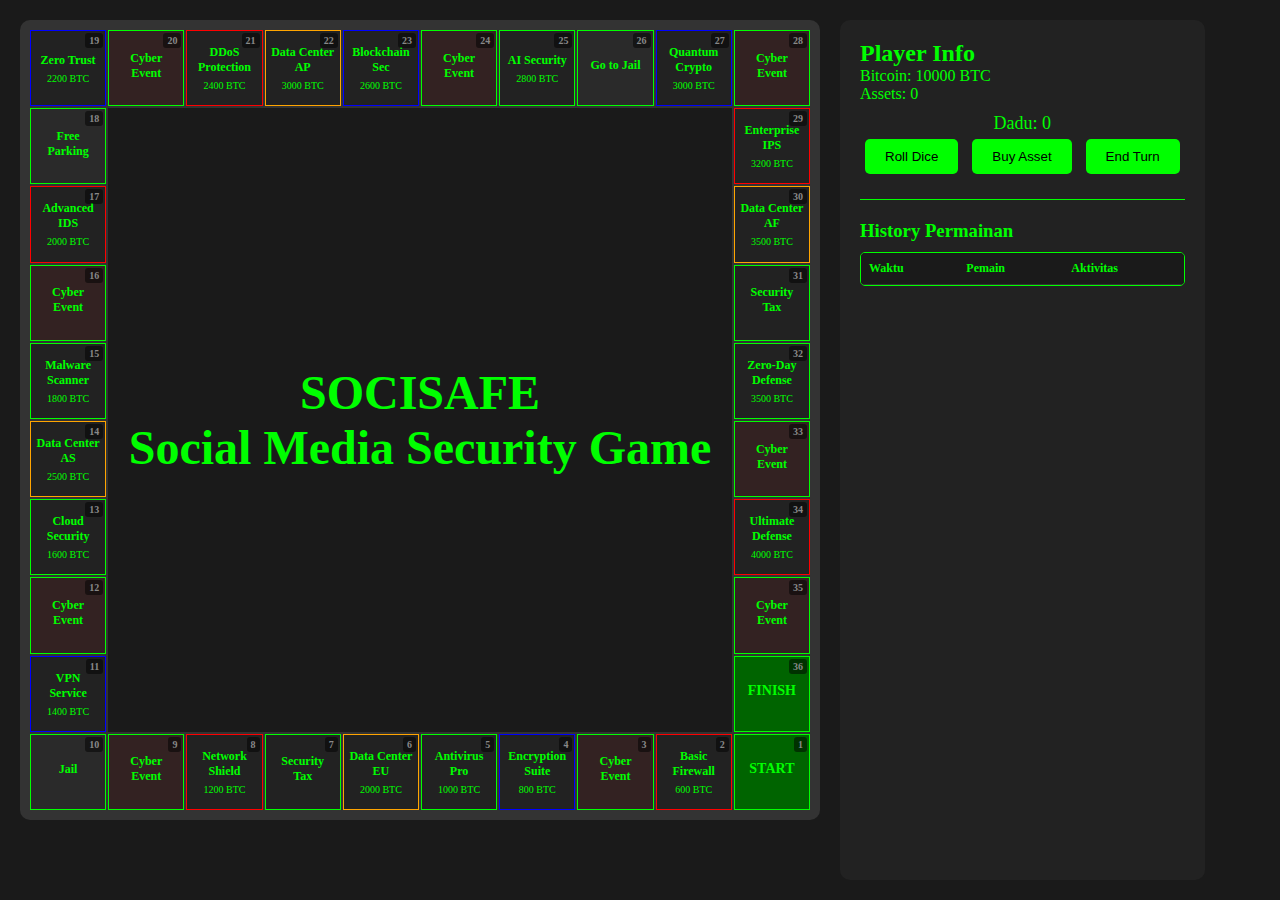
==== game/index.html @ 99254f85 "first" ====
<!DOCTYPE html>
<html lang="en">
<head>
    <meta charset="UTF-8">
    <meta name="viewport" content="width=device-width, initial-scale=1.0">
    <title>SociSafe</title>
    <link rel="stylesheet" href="css/styles.css">
</head>
<body>
    <div class="game-container">
        <div class="board">
            <!-- Papan permainan akan di-generate menggunakan JavaScript -->
        </div>
        <div class="player-info">
            <div id="current-player">
                <h2>Player Info</h2>
                <p>Bitcoin: <span id="player-money">10000</span> BTC</p>
                <p>Assets: <span id="player-assets">0</span></p>
                <p id="dice-result">Dadu: 0</p>
            </div>
            <div id="actions">
                <button id="roll-dice">Roll Dice</button>
                <button id="buy-asset">Buy Asset</button>
                <button id="end-turn">End Turn</button>
            </div>
            <div class="game-history">
                <h3>History Permainan</h3>
                <div class="history-table">
                    <table>
                        <thead>
                            <tr>
                                <th>Waktu</th>
                                <th>Pemain</th>
                                <th>Aktivitas</th>
                            </tr>
                        </thead>
                        <tbody id="history-content">
                            <!-- History akan ditambahkan di sini -->
                        </tbody>
                    </table>
                </div>
            </div>
        </div>
    </div>
    <script type="module" src="js/core/game.js"></script>
</body>
</html>
---- game/css/styles.css ----
* {
    margin: 0;
    padding: 0;
    box-sizing: border-box;
}

.game-container {
    display: flex;
    padding: 20px;
    background: #1a1a1a;
    color: #00ff00;
    min-height: 100vh;
}

.board {
    display: grid;
    grid-template-columns: repeat(10, 1fr);
    grid-template-rows: repeat(10, 1fr);
    gap: 2px;
    background: #333;
    padding: 10px;
    border-radius: 10px;
    width: 800px;
    height: 800px;
}

.tile {
    background: #222;
    border: 1px solid #00ff00;
    padding: 5px;
    font-size: 12px;
    display: flex;
    flex-direction: column;
    justify-content: center;
    align-items: center;
    text-align: center;
    position: relative;
}

/* Styling untuk tile berdasarkan tipe */
.tile.firewall { border-color: #ff0000; }
.tile.encryption { border-color: #0000ff; }
.tile.datacenter { border-color: #ffa500; }
.tile.antivirus { border-color: #00ff00; }
.tile.special { background: #2a2a2a; }
.tile.event { background: #332222; }

/* Styling khusus untuk START dan FINISH */
.tile[data-name="START"],
.tile[data-name="FINISH"] {
    background: #006400;
    border-color: #00ff00;
    font-weight: bold;
    font-size: 14px;
}

.tile-name {
    font-weight: bold;
    margin-bottom: 5px;
}

.tile-price {
    font-size: 10px;
    color: #00ff00;
}

/* Styling untuk center board */
.center-board {
    grid-column: 2 / 10;
    grid-row: 2 / 10;
    background: #1a1a1a;
    display: flex;
    justify-content: center;
    align-items: center;
    font-size: 24px;
    color: #00ff00;
    text-align: center;
}

.player-info {
    margin-left: 20px;
    padding: 20px;
    background: #222;
    border-radius: 10px;
    min-width: 300px;
}

button {
    background: #00ff00;
    color: #000;
    border: none;
    padding: 10px 20px;
    margin: 5px;
    border-radius: 5px;
    cursor: pointer;
}

button:hover {
    background: #00cc00;
}

/* Menambahkan style untuk nomor tile */
.tile-number {
    position: absolute;
    top: 2px;
    right: 2px;
    font-size: 10px;
    color: #888;
    background: rgba(0, 0, 0, 0.5);
    padding: 2px 4px;
    border-radius: 3px;
    font-weight: bold;
}

/* Style untuk player token */
.player-token {
    position: absolute;
    width: 20px;
    height: 20px;
    border-radius: 50%;
    z-index: 10;
    border: 2px solid #fff;
    box-shadow: 0 0 5px rgba(0,0,0,0.5);
}

/* Style untuk hasil dadu */
#dice-result {
    margin-top: 10px;
    font-size: 18px;
    color: #00ff00;
    text-align: center;
}

/* Tambahkan styles untuk mission card */
.mission-card {
    background: #1e1e1e;
    border: 2px solid #00ff00;
    border-radius: 10px;
    padding: 20px;
    width: 100%;
    height: 100%;
    display: flex;
    flex-direction: column;
    gap: 20px;
}

.mission-card h2 {
    color: #00ff00;
    text-align: center;
    margin-bottom: 15px;
}

.mission-content {
    display: flex;
    flex-direction: column;
    gap: 15px;
}

.mission-content ul {
    list-style-type: none;
    padding: 0;
}

.mission-content ul li {
    color: #00ff00;
    margin: 5px 0;
    padding-left: 20px;
    position: relative;
}

.mission-content ul li:before {
    content: "→";
    position: absolute;
    left: 0;
}

.password-input {
    display: flex;
    flex-direction: column;
    gap: 10px;
}

.password-input input {
    padding: 10px;
    background: #2a2a2a;
    border: 1px solid #00ff00;
    color: #00ff00;
    border-radius: 5px;
}

#password-feedback {
    color: #00ff00;
    margin-top: 10px;
    line-height: 1.5;
}

/* Tambahkan style untuk tombol disabled */
button:disabled {
    background: #666;
    cursor: not-allowed;
    opacity: 0.7;
}

/* Style untuk game history */
.game-history {
    margin-top: 20px;
    padding-top: 20px;
    border-top: 1px solid #00ff00;
}

.game-history h3 {
    color: #00ff00;
    margin-bottom: 10px;
}

.history-table {
    max-height: 200px;
    overflow-y: auto;
    border: 1px solid #00ff00;
    border-radius: 5px;
}

.history-table table {
    width: 100%;
    border-collapse: collapse;
}

.history-table th,
.history-table td {
    padding: 8px;
    text-align: left;
    border-bottom: 1px solid #333;
    font-size: 12px;
}

.history-table th {
    background: #1a1a1a;
    color: #00ff00;
    position: sticky;
    top: 0;
}

.history-table tr:hover {
    background: #1a1a1a;
}

/* Style untuk scrollbar di history table */
.history-table::-webkit-scrollbar {
    width: 8px;
}

.history-table::-webkit-scrollbar-track {
    background: #1a1a1a;
}

.history-table::-webkit-scrollbar-thumb {
    background: #00ff00;
    border-radius: 4px;
}

/* Style untuk finish card */
.finish-card {
    background: #006400 !important;
    border: 3px solid #00ff00 !important;
    text-align: center;
}

.finish-card h2 {
    font-size: 32px;
    margin-bottom: 20px;
    text-shadow: 0 0 10px #00ff00;
}

.finish-message {
    font-size: 20px;
    color: #00ff00;
    margin: 20px 0;
}

.finish-stats {
    background: rgba(0, 0, 0, 0.3);
    padding: 20px;
    border-radius: 10px;
    margin: 20px 0;
}

.finish-stats h3 {
    color: #00ff00;
    margin-bottom: 10px;
}

.finish-stats ul {
    list-style: none;
    padding: 0;
}

.finish-stats li {
    color: #00ff00;
    margin: 10px 0;
    font-size: 16px;
}

.finish-button {
    background: #00ff00;
    color: #000;
    padding: 15px 30px;
    font-size: 18px;
    border: none;
    border-radius: 5px;
    cursor: pointer;
    margin-top: 20px;
    transition: all 0.3s ease;
}

.finish-button:hover {
    background: #00cc00;
    transform: scale(1.05);
}

/* Style untuk preview card */
.preview-container {
    position: fixed;
    z-index: 1000;
    pointer-events: none;
}

.preview-card {
    background: rgba(0, 100, 0, 0.95);
    border: 2px solid #00ff00;
    border-radius: 10px;
    padding: 15px;
    width: 300px;
    box-shadow: 0 0 20px rgba(0, 255, 0, 0.2);
    animation: fadeIn 0.3s ease-in-out;
}

.preview-content h3 {
    color: #00ff00;
    margin-bottom: 10px;
    font-size: 18px;
}

.preview-content p {
    color: #fff;
    margin-bottom: 10px;
    font-size: 14px;
}

.preview-details {
    background: rgba(0, 0, 0, 0.3);
    padding: 10px;
    border-radius: 5px;
}

.preview-details ul {
    list-style: none;
    padding-left: 15px;
    margin-top: 5px;
}

.preview-details li {
    color: #00ff00;
    font-size: 12px;
    margin: 5px 0;
}

@keyframes fadeIn {
    from {
        opacity: 0;
        transform: translateY(10px);
    }
    to {
        opacity: 1;
        transform: translateY(0);
    }
}
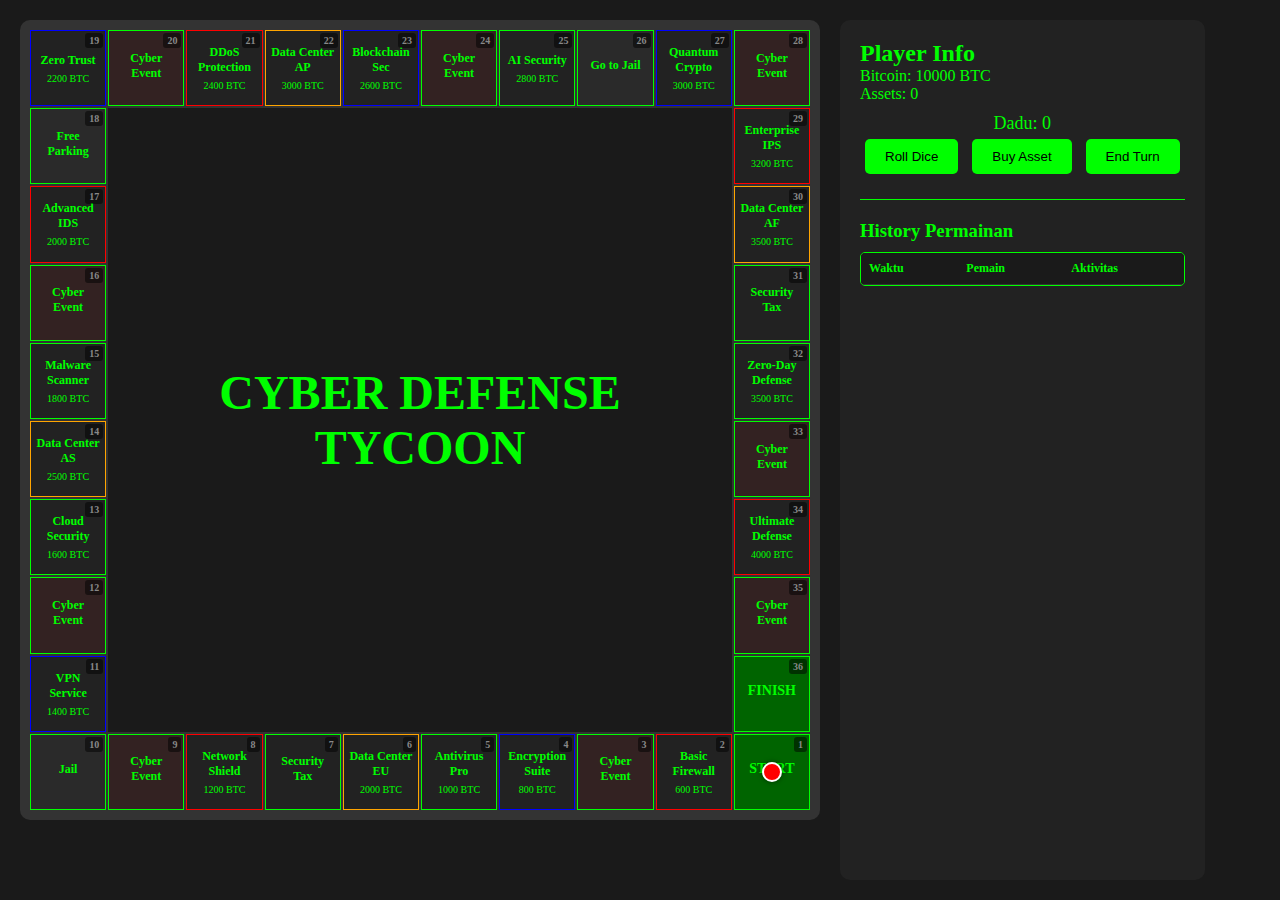
==== commit 53866945: "second" ====
--- a/game/index.html
+++ b/game/index.html
@@ -3,8 +3,8 @@
 <head>
     <meta charset="UTF-8">
     <meta name="viewport" content="width=device-width, initial-scale=1.0">
-    <title>SociSafe</title>
-    <link rel="stylesheet" href="css/styles.css">
+    <title>Cyber Defense Tycoon</title>
+    <link rel="stylesheet" href="styles.css">
 </head>
 <body>
     <div class="game-container">
@@ -42,6 +42,9 @@
             </div>
         </div>
     </div>
-    <script type="module" src="js/core/game.js"></script>
+    <script src="game.js"></script>
+    <script src="tiga.js"></script>
+    <script src="finish.js"></script>
+    <script src="sembilan.js"></script>
 </body>
-</html> +</html>--- a/game/styles.css
+++ b/game/styles.css
@@ -0,0 +1,374 @@
+* {
+    margin: 0;
+    padding: 0;
+    box-sizing: border-box;
+}
+
+.game-container {
+    display: flex;
+    padding: 20px;
+    background: #1a1a1a;
+    color: #00ff00;
+    min-height: 100vh;
+}
+
+.board {
+    display: grid;
+    grid-template-columns: repeat(10, 1fr);
+    grid-template-rows: repeat(10, 1fr);
+    gap: 2px;
+    background: #333;
+    padding: 10px;
+    border-radius: 10px;
+    width: 800px;
+    height: 800px;
+}
+
+.tile {
+    background: #222;
+    border: 1px solid #00ff00;
+    padding: 5px;
+    font-size: 12px;
+    display: flex;
+    flex-direction: column;
+    justify-content: center;
+    align-items: center;
+    text-align: center;
+    position: relative;
+}
+
+.tile.firewall { border-color: #ff0000; }
+.tile.encryption { border-color: #0000ff; }
+.tile.datacenter { border-color: #ffa500; }
+.tile.antivirus { border-color: #00ff00; }
+.tile.special { background: #2a2a2a; }
+.tile.event { background: #332222; }
+
+.tile-name {
+    font-weight: bold;
+    margin-bottom: 5px;
+}
+
+.tile-price {
+    font-size: 10px;
+    color: #00ff00;
+}
+
+.center-board {
+    grid-column: 2 / 10;
+    grid-row: 2 / 10;
+    background: #1a1a1a;
+    display: flex;
+    justify-content: center;
+    align-items: center;
+    font-size: 24px;
+    color: #00ff00;
+    text-align: center;
+}
+
+.player-info {
+    margin-left: 20px;
+    padding: 20px;
+    background: #222;
+    border-radius: 10px;
+    min-width: 300px;
+}
+
+button {
+    background: #00ff00;
+    color: #000;
+    border: none;
+    padding: 10px 20px;
+    margin: 5px;
+    border-radius: 5px;
+    cursor: pointer;
+}
+
+button:hover {
+    background: #00cc00;
+}
+
+/* Styling khusus untuk START dan FINISH */
+.tile[data-name="START"],
+.tile[data-name="FINISH"] {
+    background: #006400;
+    border-color: #00ff00;
+    font-weight: bold;
+    font-size: 14px;
+}
+
+/* Menambahkan style untuk nomor tile */
+.tile-number {
+    position: absolute;
+    top: 2px;
+    right: 2px;
+    font-size: 10px;
+    color: #888;
+    background: rgba(0, 0, 0, 0.5);
+    padding: 2px 4px;
+    border-radius: 3px;
+    font-weight: bold;
+}
+
+/* Style untuk player token */
+.player-token {
+    position: absolute;
+    width: 20px;
+    height: 20px;
+    border-radius: 50%;
+    z-index: 10;
+    border: 2px solid #fff;
+    box-shadow: 0 0 5px rgba(0,0,0,0.5);
+}
+
+/* Style untuk hasil dadu */
+#dice-result {
+    margin-top: 10px;
+    font-size: 18px;
+    color: #00ff00;
+    text-align: center;
+}
+
+/* Tambahkan styles untuk mission card */
+.mission-card {
+    background: #1e1e1e;
+    border: 2px solid #00ff00;
+    border-radius: 10px;
+    padding: 20px;
+    width: 100%;
+    height: 100%;
+    display: flex;
+    flex-direction: column;
+    gap: 20px;
+}
+
+.mission-card h2 {
+    color: #00ff00;
+    text-align: center;
+    margin-bottom: 15px;
+}
+
+.mission-content {
+    display: flex;
+    flex-direction: column;
+    gap: 15px;
+}
+
+.mission-content ul {
+    list-style-type: none;
+    padding: 0;
+}
+
+.mission-content ul li {
+    color: #00ff00;
+    margin: 5px 0;
+    padding-left: 20px;
+    position: relative;
+}
+
+.mission-content ul li:before {
+    content: "→";
+    position: absolute;
+    left: 0;
+}
+
+.password-input {
+    display: flex;
+    flex-direction: column;
+    gap: 10px;
+}
+
+.password-input input {
+    padding: 10px;
+    background: #2a2a2a;
+    border: 1px solid #00ff00;
+    color: #00ff00;
+    border-radius: 5px;
+}
+
+#password-feedback {
+    color: #00ff00;
+    margin-top: 10px;
+    line-height: 1.5;
+}
+
+/* Tambahkan style untuk tombol disabled */
+button:disabled {
+    background: #666;
+    cursor: not-allowed;
+    opacity: 0.7;
+}
+
+/* Style untuk game history */
+.game-history {
+    margin-top: 20px;
+    padding-top: 20px;
+    border-top: 1px solid #00ff00;
+}
+
+.game-history h3 {
+    color: #00ff00;
+    margin-bottom: 10px;
+}
+
+.history-table {
+    max-height: 200px;
+    overflow-y: auto;
+    border: 1px solid #00ff00;
+    border-radius: 5px;
+}
+
+.history-table table {
+    width: 100%;
+    border-collapse: collapse;
+}
+
+.history-table th,
+.history-table td {
+    padding: 8px;
+    text-align: left;
+    border-bottom: 1px solid #333;
+    font-size: 12px;
+}
+
+.history-table th {
+    background: #1a1a1a;
+    color: #00ff00;
+    position: sticky;
+    top: 0;
+}
+
+.history-table tr:hover {
+    background: #1a1a1a;
+}
+
+/* Style untuk scrollbar di history table */
+.history-table::-webkit-scrollbar {
+    width: 8px;
+}
+
+.history-table::-webkit-scrollbar-track {
+    background: #1a1a1a;
+}
+
+.history-table::-webkit-scrollbar-thumb {
+    background: #00ff00;
+    border-radius: 4px;
+}
+
+/* Style untuk finish card */
+.finish-card {
+    background: #006400 !important;
+    border: 3px solid #00ff00 !important;
+    text-align: center;
+}
+
+.finish-card h2 {
+    font-size: 32px;
+    margin-bottom: 20px;
+    text-shadow: 0 0 10px #00ff00;
+}
+
+.finish-message {
+    font-size: 20px;
+    color: #00ff00;
+    margin: 20px 0;
+}
+
+.finish-stats {
+    background: rgba(0, 0, 0, 0.3);
+    padding: 20px;
+    border-radius: 10px;
+    margin: 20px 0;
+}
+
+.finish-stats h3 {
+    color: #00ff00;
+    margin-bottom: 10px;
+}
+
+.finish-stats ul {
+    list-style: none;
+    padding: 0;
+}
+
+.finish-stats li {
+    color: #00ff00;
+    margin: 10px 0;
+    font-size: 16px;
+}
+
+.finish-button {
+    background: #00ff00;
+    color: #000;
+    padding: 15px 30px;
+    font-size: 18px;
+    border: none;
+    border-radius: 5px;
+    cursor: pointer;
+    margin-top: 20px;
+    transition: all 0.3s ease;
+}
+
+.finish-button:hover {
+    background: #00cc00;
+    transform: scale(1.05);
+}
+
+/* Style untuk preview card */
+.preview-container {
+    position: fixed;
+    z-index: 1000;
+    pointer-events: none;
+}
+
+.preview-card {
+    background: rgba(0, 100, 0, 0.95);
+    border: 2px solid #00ff00;
+    border-radius: 10px;
+    padding: 15px;
+    width: 300px;
+    box-shadow: 0 0 20px rgba(0, 255, 0, 0.2);
+    animation: fadeIn 0.3s ease-in-out;
+}
+
+.preview-content h3 {
+    color: #00ff00;
+    margin-bottom: 10px;
+    font-size: 18px;
+}
+
+.preview-content p {
+    color: #fff;
+    margin-bottom: 10px;
+    font-size: 14px;
+}
+
+.preview-details {
+    background: rgba(0, 0, 0, 0.3);
+    padding: 10px;
+    border-radius: 5px;
+}
+
+.preview-details ul {
+    list-style: none;
+    padding-left: 15px;
+    margin-top: 5px;
+}
+
+.preview-details li {
+    color: #00ff00;
+    font-size: 12px;
+    margin: 5px 0;
+}
+
+@keyframes fadeIn {
+    from {
+        opacity: 0;
+        transform: translateY(10px);
+    }
+    to {
+        opacity: 1;
+        transform: translateY(0);
+    }
+}